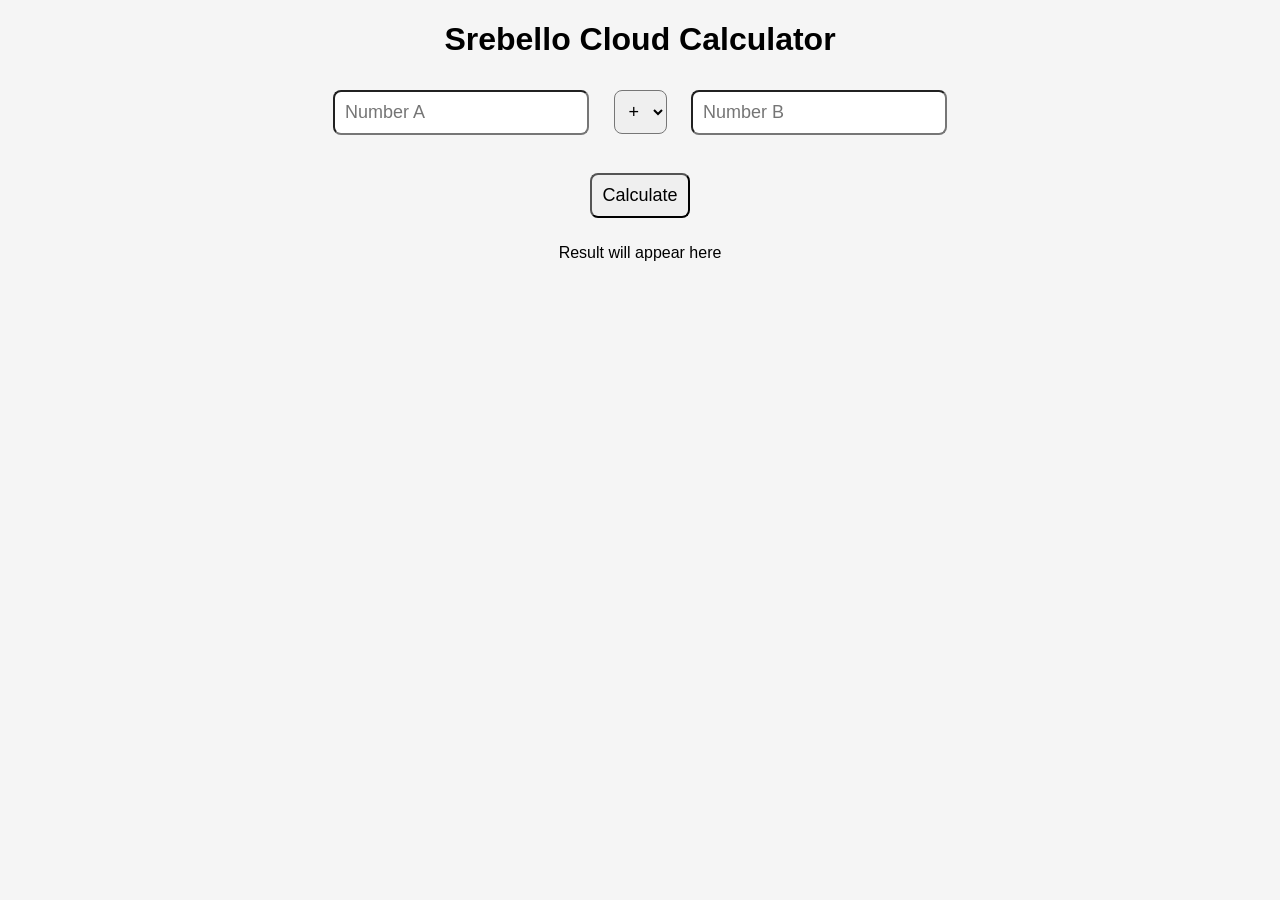
==== calculator.html @ 6afc8ece "Add files via upload" ====
﻿<!DOCTYPE html>
<html>
<head>
    <meta charset="UTF-8">
    <title>srebello Cloud Calculator</title>
    <link rel="stylesheet" href="style.css">
</head>

<body class="light-page">

<h1>Srebello Cloud Calculator</h1>

<input type="number" id="a" placeholder="Number A">

<select id="op">
    <option value="add">+</option>
    <option value="sub">-</option>
    <option value="mul">*</option>
    <option value="div">/</option>
</select>

<input type="number" id="b" placeholder="Number B">

<br><br>

<button onclick="calculate()">Calculate</button>

<p id="result">Result will appear here</p>

<script src="script.js"></script>

</body>
</html>
---- style.css ----
﻿body{
    background:black;
    color:#00ff99;
    font-family:Arial;
    text-align:center;
    margin:0;
}

.center-box{
    margin-top:150px;
}

.logo{
    font-size:70px;
    text-shadow:0 0 20px #00ff99,0 0 40px #00ff99;
}

.subtitle{
    font-size:24px;
    margin-top:10px;
}

.tagline{
    margin-bottom:40px;
}

.project-btn{
    border:2px solid #00ff99;
    padding:15px 30px;
    text-decoration:none;
    color:#00ff99;
    border-radius:10px;
    font-size:20px;
}

.project-btn:hover{
    background:#00ff99;
    color:black;
}

.light-page{
    background:#f5f5f5;
    color:black;
}

input,select,button{
    padding:10px;
    font-size:18px;
    margin:10px;
    border-radius:8px;
}
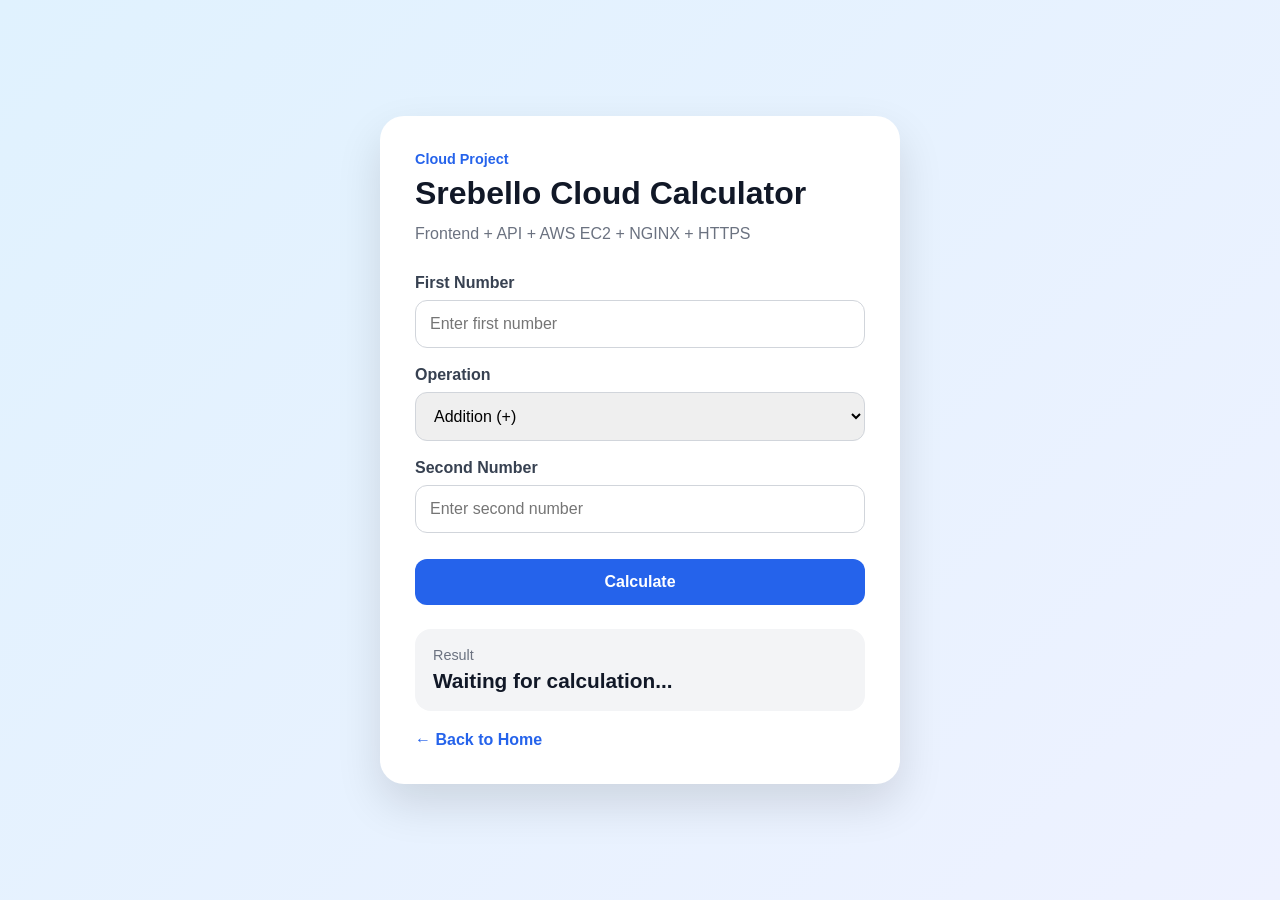
==== commit c82a2399: "Update frontend interface design" ====
--- a/calculator.html
+++ b/calculator.html
@@ -1,33 +1,50 @@
-﻿<!DOCTYPE html>
-<html>
-<head>
-    <meta charset="UTF-8">
-    <title>srebello Cloud Calculator</title>
-    <link rel="stylesheet" href="style.css">
-</head>
-
-<body class="light-page">
-
-<h1>Srebello Cloud Calculator</h1>
-
-<input type="number" id="a" placeholder="Number A">
-
-<select id="op">
-    <option value="add">+</option>
-    <option value="sub">-</option>
-    <option value="mul">*</option>
-    <option value="div">/</option>
-</select>
-
-<input type="number" id="b" placeholder="Number B">
-
-<br><br>
-
-<button onclick="calculate()">Calculate</button>
-
-<p id="result">Result will appear here</p>
-
-<script src="script.js"></script>
-
-</body>
+﻿<!DOCTYPE html>
+<html lang="en">
+<head>
+    <meta charset="UTF-8">
+    <meta name="viewport" content="width=device-width, initial-scale=1.0">
+    <title>Srebello Cloud Calculator</title>
+    <link rel="stylesheet" href="style.css">
+</head>
+<body class="calculator-page">
+
+<div class="calculator-wrapper">
+    <div class="calculator-card">
+        <p class="small-label">Cloud Project</p>
+        <h1>Srebello Cloud Calculator</h1>
+        <p class="subtitle">Frontend + API + AWS EC2 + NGINX + HTTPS</p>
+
+        <div class="input-group">
+            <label for="a">First Number</label>
+            <input type="number" id="a" placeholder="Enter first number">
+        </div>
+
+        <div class="input-group">
+            <label for="op">Operation</label>
+            <select id="op">
+                <option value="add">Addition (+)</option>
+                <option value="sub">Subtraction (-)</option>
+                <option value="mul">Multiplication (×)</option>
+                <option value="div">Division (÷)</option>
+            </select>
+        </div>
+
+        <div class="input-group">
+            <label for="b">Second Number</label>
+            <input type="number" id="b" placeholder="Enter second number">
+        </div>
+
+        <button onclick="calculate()">Calculate</button>
+
+        <div class="result-box">
+            <span>Result</span>
+            <p id="result">Waiting for calculation...</p>
+        </div>
+
+        <a href="index.html" class="back-link">← Back to Home</a>
+    </div>
+</div>
+
+<script src="script.js"></script>
+</body>
 </html>
--- a/style.css
+++ b/style.css
@@ -1,51 +1,184 @@
-﻿body{
-    background:black;
-    color:#00ff99;
-    font-family:Arial;
-    text-align:center;
-    margin:0;
-}
-
-.center-box{
-    margin-top:150px;
-}
-
-.logo{
-    font-size:70px;
-    text-shadow:0 0 20px #00ff99,0 0 40px #00ff99;
-}
-
-.subtitle{
-    font-size:24px;
-    margin-top:10px;
-}
-
-.tagline{
-    margin-bottom:40px;
-}
-
-.project-btn{
-    border:2px solid #00ff99;
-    padding:15px 30px;
-    text-decoration:none;
-    color:#00ff99;
-    border-radius:10px;
-    font-size:20px;
-}
-
-.project-btn:hover{
-    background:#00ff99;
-    color:black;
-}
-
-.light-page{
-    background:#f5f5f5;
-    color:black;
-}
-
-input,select,button{
-    padding:10px;
-    font-size:18px;
-    margin:10px;
-    border-radius:8px;
+﻿* {
+    box-sizing: border-box;
+    margin: 0;
+    padding: 0;
+    font-family: Arial, sans-serif;
+}
+
+body {
+    min-height: 100vh;
+}
+
+/* HOME PAGE */
+body.home-page {
+    background: linear-gradient(135deg, #0f172a, #111827, #1e293b);
+    color: white;
+    display: flex;
+    align-items: center;
+    justify-content: center;
+    padding: 30px;
+}
+
+.home-container {
+    max-width: 900px;
+    width: 100%;
+    text-align: center;
+}
+
+.hero-card {
+    background: rgba(255, 255, 255, 0.08);
+    border: 1px solid rgba(255, 255, 255, 0.15);
+    backdrop-filter: blur(10px);
+    border-radius: 24px;
+    padding: 50px 30px;
+    box-shadow: 0 20px 50px rgba(0, 0, 0, 0.35);
+}
+
+.hero-card h1 {
+    font-size: 3rem;
+    margin-bottom: 12px;
+}
+
+.hero-card .role {
+    font-size: 1.2rem;
+    color: #93c5fd;
+    margin-bottom: 12px;
+}
+
+.hero-card .desc {
+    max-width: 650px;
+    margin: 0 auto 30px auto;
+    line-height: 1.6;
+    color: #d1d5db;
+}
+
+.project-button {
+    display: inline-block;
+    padding: 14px 28px;
+    background: #2563eb;
+    color: white;
+    text-decoration: none;
+    border-radius: 12px;
+    font-weight: bold;
+    transition: 0.3s ease;
+}
+
+.project-button:hover {
+    background: #1d4ed8;
+}
+
+/* CALCULATOR PAGE */
+body.calculator-page {
+    background: linear-gradient(135deg, #e0f2fe, #eef2ff);
+    display: flex;
+    align-items: center;
+    justify-content: center;
+    padding: 30px;
+}
+
+.calculator-wrapper {
+    width: 100%;
+    max-width: 520px;
+}
+
+.calculator-card {
+    background: white;
+    border-radius: 24px;
+    padding: 35px;
+    box-shadow: 0 20px 45px rgba(0, 0, 0, 0.12);
+}
+
+.small-label {
+    color: #2563eb;
+    font-size: 0.9rem;
+    font-weight: bold;
+    margin-bottom: 8px;
+}
+
+.calculator-card h1 {
+    font-size: 2rem;
+    color: #111827;
+    margin-bottom: 10px;
+}
+
+.calculator-card .subtitle {
+    color: #6b7280;
+    margin-bottom: 28px;
+    line-height: 1.5;
+}
+
+.input-group {
+    margin-bottom: 18px;
+}
+
+.input-group label {
+    display: block;
+    margin-bottom: 8px;
+    color: #374151;
+    font-weight: bold;
+}
+
+input,
+select {
+    width: 100%;
+    padding: 14px;
+    border: 1px solid #d1d5db;
+    border-radius: 12px;
+    font-size: 1rem;
+    outline: none;
+}
+
+input:focus,
+select:focus {
+    border-color: #2563eb;
+}
+
+button {
+    width: 100%;
+    padding: 14px;
+    border: none;
+    border-radius: 12px;
+    background: #2563eb;
+    color: white;
+    font-size: 1rem;
+    font-weight: bold;
+    cursor: pointer;
+    margin-top: 8px;
+    transition: 0.3s ease;
+}
+
+button:hover {
+    background: #1d4ed8;
+}
+
+.result-box {
+    margin-top: 24px;
+    padding: 18px;
+    border-radius: 16px;
+    background: #f3f4f6;
+}
+
+.result-box span {
+    display: block;
+    font-size: 0.9rem;
+    color: #6b7280;
+    margin-bottom: 6px;
+}
+
+.result-box p {
+    font-size: 1.3rem;
+    font-weight: bold;
+    color: #111827;
+}
+
+.back-link {
+    display: inline-block;
+    margin-top: 20px;
+    color: #2563eb;
+    text-decoration: none;
+    font-weight: bold;
+}
+
+.back-link:hover {
+    text-decoration: underline;
 }
